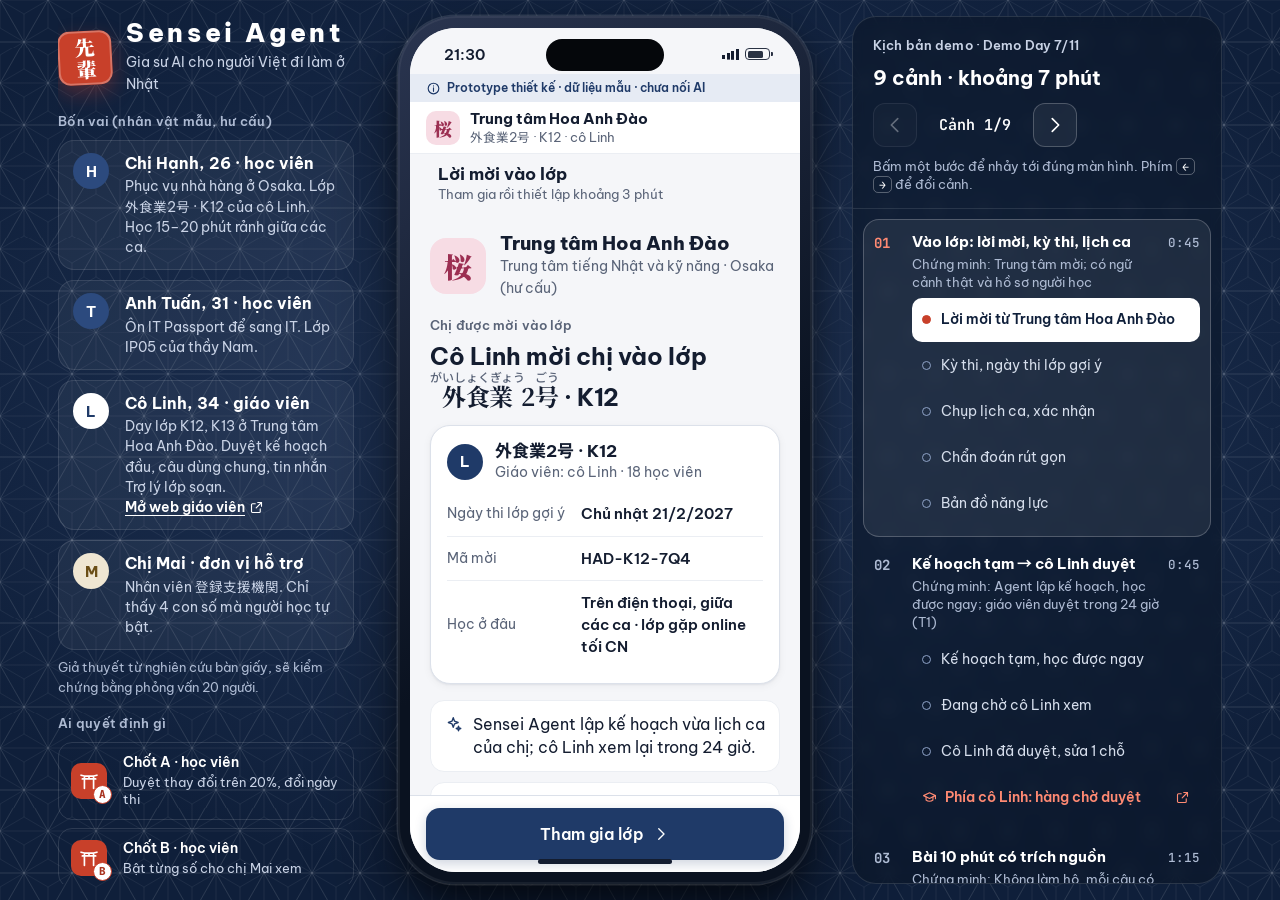
==== index.html @ a63b80f2 "Sensei Agent: clickable prototype for learners, teachers and tenant ops, with a 55-second intro vide" ====
<!doctype html><html lang="vi"><head><meta charset="utf-8"><title>Sensei Agent</title>
<meta http-equiv="refresh" content="0; url=demo/"><link rel="canonical" href="demo/"></head>
<body><p><a href="demo/">Mở demo Sensei Agent</a></p></body></html>
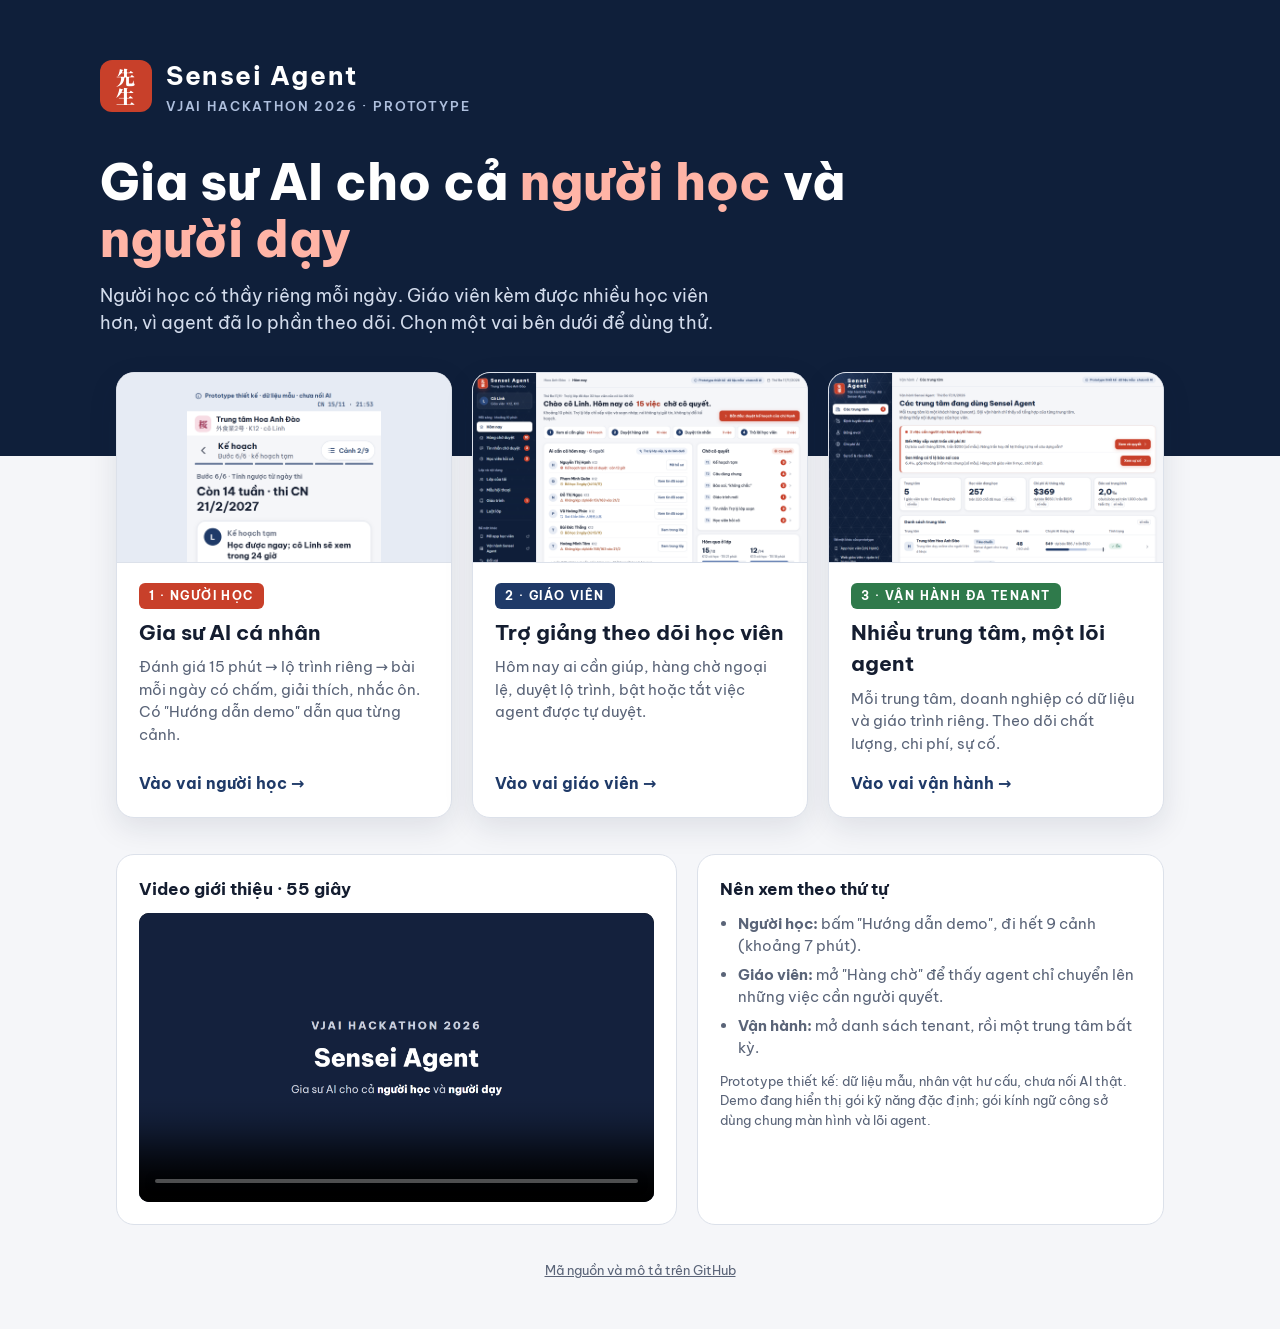
==== commit 1d0f248f: "Landing page lets visitors pick the learner, teacher or tenant-ops demo instead of jumping straight " ====
--- a/index.html
+++ b/index.html
@@ -1,3 +1,105 @@
-<!doctype html><html lang="vi"><head><meta charset="utf-8"><title>Sensei Agent</title>
-<meta http-equiv="refresh" content="0; url=demo/"><link rel="canonical" href="demo/"></head>
-<body><p><a href="demo/">Mở demo Sensei Agent</a></p></body></html>
+<!doctype html>
+<html lang="vi">
+<head>
+<meta charset="utf-8">
+<meta name="viewport" content="width=device-width, initial-scale=1">
+<title>Sensei Agent · Demo</title>
+<meta name="description" content="Gia sư AI cho cả người học và người dạy. Chọn một vai để dùng thử prototype.">
+<link rel="preconnect" href="https://fonts.googleapis.com">
+<link href="https://fonts.googleapis.com/css2?family=Be+Vietnam+Pro:wght@400;500;600;700;800&family=Noto+Serif+JP:wght@900&display=swap" rel="stylesheet">
+<style>
+  :root { --ai:#1F3A68; --ai-ink:#0F1F3A; --ai-soft:#E6EBF4; --paper:#F5F6F9; --card:#FFFFFF; --ink:#141D30; --muted:#5A6478; --line:#DCE1EA; --shu:#C8402A; --green:#2F7A4B; }
+  * { box-sizing:border-box; margin:0; }
+  body { font-family:'Be Vietnam Pro',system-ui,sans-serif; background:var(--paper); color:var(--ink); line-height:1.5; }
+  a { color:inherit; }
+  .hero { background:var(--ai-ink); color:#fff; padding:56px 16px 120px; }
+  .wrap { max-width:1080px; margin:0 auto; }
+  .brand { display:flex; align-items:center; gap:14px; }
+  .mark { width:52px; height:52px; border-radius:12px; background:var(--shu); display:grid; place-items:center; font-family:'Noto Serif JP',serif; font-weight:900; font-size:19px; line-height:1; writing-mode:vertical-rl; }
+  .brand b { font-size:26px; letter-spacing:.06em; }
+  .event { font-size:13px; letter-spacing:.14em; color:#AFC0DE; font-weight:600; margin-top:2px; }
+  h1 { font-size:clamp(30px,5vw,50px); line-height:1.15; font-weight:800; margin-top:36px; max-width:760px; }
+  h1 em { font-style:normal; color:#FFB4A6; }
+  .lead { margin-top:14px; font-size:18px; color:#D3DCEC; max-width:640px; }
+  .roles { display:grid; grid-template-columns:repeat(3,1fr); gap:20px; margin-top:-84px; padding:0 16px; }
+  .role { background:var(--card); border:1px solid var(--line); border-radius:18px; overflow:hidden; text-decoration:none; display:flex; flex-direction:column; box-shadow:0 10px 30px rgba(15,31,58,.10); transition:transform .18s, box-shadow .18s; }
+  .role:hover { transform:translateY(-4px); box-shadow:0 18px 40px rgba(15,31,58,.18); }
+  .role:focus-visible { outline:3px solid var(--shu); outline-offset:3px; }
+  .shot { height:190px; background:var(--ai-soft) center top / cover no-repeat; border-bottom:1px solid var(--line); }
+  .body { padding:20px 22px 22px; display:flex; flex-direction:column; gap:8px; flex:1; }
+  .tag { align-self:flex-start; font-size:12px; font-weight:700; letter-spacing:.12em; color:#fff; padding:4px 10px; border-radius:6px; }
+  .role h2 { font-size:21px; }
+  .role p { color:var(--muted); font-size:15px; flex:1; }
+  .go { margin-top:8px; font-weight:700; color:var(--ai); }
+  .go::after { content:" →"; }
+  .more { display:grid; grid-template-columns:1.2fr 1fr; gap:20px; margin:36px auto 0; padding:0 16px; }
+  .panel { background:var(--card); border:1px solid var(--line); border-radius:18px; padding:22px; }
+  .panel h3 { font-size:17px; margin-bottom:10px; }
+  video { width:100%; border-radius:10px; display:block; background:#000; }
+  ul { padding-left:18px; color:var(--muted); font-size:15px; }
+  li + li { margin-top:6px; }
+  .note { font-size:13px; color:var(--muted); margin-top:12px; }
+  footer { text-align:center; color:var(--muted); font-size:13px; padding:36px 16px 48px; }
+  @media (max-width:860px) { .roles, .more { grid-template-columns:1fr; } .shot { height:160px; } }
+</style>
+</head>
+<body>
+  <header class="hero">
+    <div class="wrap">
+      <div class="brand">
+        <div class="mark" aria-hidden="true">先生</div>
+        <div><b>Sensei Agent</b><div class="event">VJAI HACKATHON 2026 · PROTOTYPE</div></div>
+      </div>
+      <h1>Gia sư AI cho cả <em>người học</em> và <em>người dạy</em></h1>
+      <p class="lead">Người học có thầy riêng mỗi ngày. Giáo viên kèm được nhiều học viên hơn, vì agent đã lo phần theo dõi. Chọn một vai bên dưới để dùng thử.</p>
+    </div>
+  </header>
+  <main>
+    <div class="wrap roles">
+      <a class="role" href="demo/">
+        <div class="shot" style="background-image:url('media/learner-plan.png'); background-size:58%; background-position:center 16px;"></div>
+        <div class="body">
+          <span class="tag" style="background:var(--shu)">1 · NGƯỜI HỌC</span>
+          <h2>Gia sư AI cá nhân</h2>
+          <p>Đánh giá 15 phút → lộ trình riêng → bài mỗi ngày có chấm, giải thích, nhắc ôn. Có "Hướng dẫn demo" dẫn qua từng cảnh.</p>
+          <span class="go">Vào vai người học</span>
+        </div>
+      </a>
+      <a class="role" href="demo/teacher/#p=today">
+        <div class="shot" style="background-image:url('media/teacher-today.png')"></div>
+        <div class="body">
+          <span class="tag" style="background:var(--ai)">2 · GIÁO VIÊN</span>
+          <h2>Trợ giảng theo dõi học viên</h2>
+          <p>Hôm nay ai cần giúp, hàng chờ ngoại lệ, duyệt lộ trình, bật hoặc tắt việc agent được tự duyệt.</p>
+          <span class="go">Vào vai giáo viên</span>
+        </div>
+      </a>
+      <a class="role" href="demo/ops/">
+        <div class="shot" style="background-image:url('media/ops-tenants.png')"></div>
+        <div class="body">
+          <span class="tag" style="background:var(--green)">3 · VẬN HÀNH ĐA TENANT</span>
+          <h2>Nhiều trung tâm, một lõi agent</h2>
+          <p>Mỗi trung tâm, doanh nghiệp có dữ liệu và giáo trình riêng. Theo dõi chất lượng, chi phí, sự cố.</p>
+          <span class="go">Vào vai vận hành</span>
+        </div>
+      </a>
+    </div>
+    <div class="wrap more">
+      <section class="panel">
+        <h3>Video giới thiệu · 55 giây</h3>
+        <video src="media/sensei-agent-video.mp4" controls preload="metadata" poster="media/cover.png"></video>
+      </section>
+      <section class="panel">
+        <h3>Nên xem theo thứ tự</h3>
+        <ul>
+          <li><b>Người học:</b> bấm "Hướng dẫn demo", đi hết 9 cảnh (khoảng 7 phút).</li>
+          <li><b>Giáo viên:</b> mở "Hàng chờ" để thấy agent chỉ chuyển lên những việc cần người quyết.</li>
+          <li><b>Vận hành:</b> mở danh sách tenant, rồi một trung tâm bất kỳ.</li>
+        </ul>
+        <p class="note">Prototype thiết kế: dữ liệu mẫu, nhân vật hư cấu, chưa nối AI thật. Demo đang hiển thị gói kỹ năng đặc định; gói kính ngữ công sở dùng chung màn hình và lõi agent.</p>
+      </section>
+    </div>
+  </main>
+  <footer><a href="https://github.com/hoangduong92/sensei-agent">Mã nguồn và mô tả trên GitHub</a></footer>
+</body>
+</html>
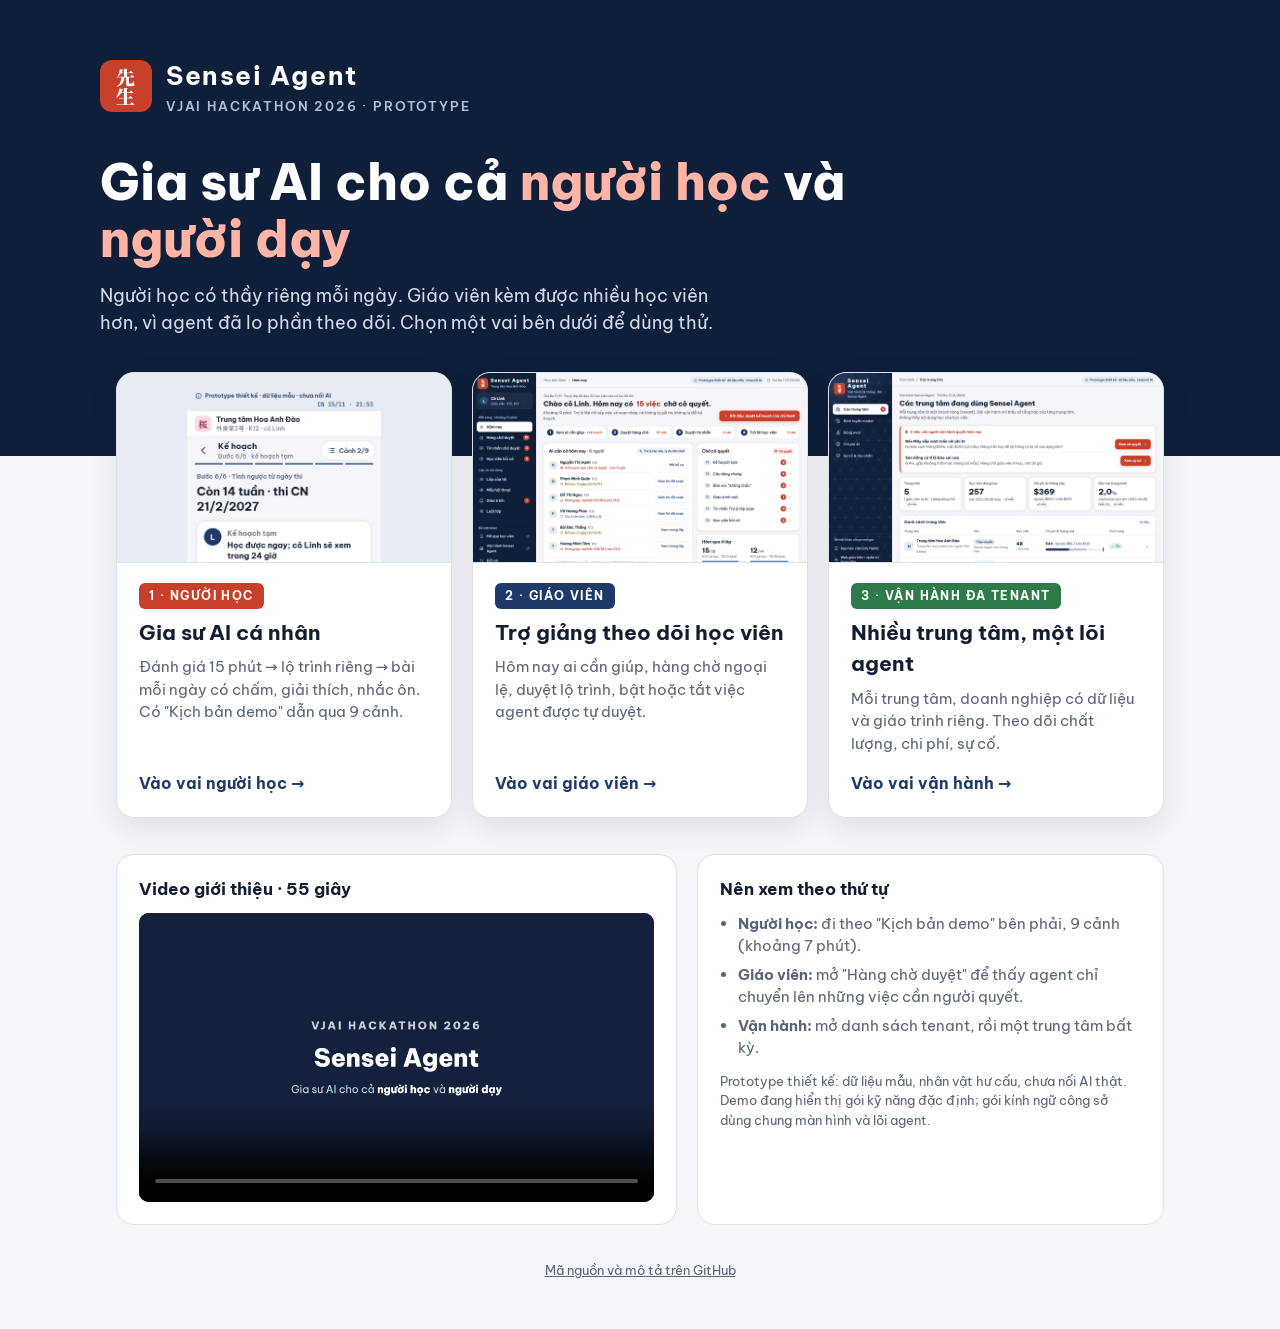
==== commit e5d8dc63: "Use the demo's real panel names on the landing page and README" ====
--- a/index.html
+++ b/index.html
@@ -61,7 +61,7 @@
         <div class="body">
           <span class="tag" style="background:var(--shu)">1 · NGƯỜI HỌC</span>
           <h2>Gia sư AI cá nhân</h2>
-          <p>Đánh giá 15 phút → lộ trình riêng → bài mỗi ngày có chấm, giải thích, nhắc ôn. Có "Hướng dẫn demo" dẫn qua từng cảnh.</p>
+          <p>Đánh giá 15 phút → lộ trình riêng → bài mỗi ngày có chấm, giải thích, nhắc ôn. Có "Kịch bản demo" dẫn qua 9 cảnh.</p>
           <span class="go">Vào vai người học</span>
         </div>
       </a>
@@ -92,8 +92,8 @@
       <section class="panel">
         <h3>Nên xem theo thứ tự</h3>
         <ul>
-          <li><b>Người học:</b> bấm "Hướng dẫn demo", đi hết 9 cảnh (khoảng 7 phút).</li>
-          <li><b>Giáo viên:</b> mở "Hàng chờ" để thấy agent chỉ chuyển lên những việc cần người quyết.</li>
+          <li><b>Người học:</b> đi theo "Kịch bản demo" bên phải, 9 cảnh (khoảng 7 phút).</li>
+          <li><b>Giáo viên:</b> mở "Hàng chờ duyệt" để thấy agent chỉ chuyển lên những việc cần người quyết.</li>
           <li><b>Vận hành:</b> mở danh sách tenant, rồi một trung tâm bất kỳ.</li>
         </ul>
         <p class="note">Prototype thiết kế: dữ liệu mẫu, nhân vật hư cấu, chưa nối AI thật. Demo đang hiển thị gói kỹ năng đặc định; gói kính ngữ công sở dùng chung màn hình và lõi agent.</p>
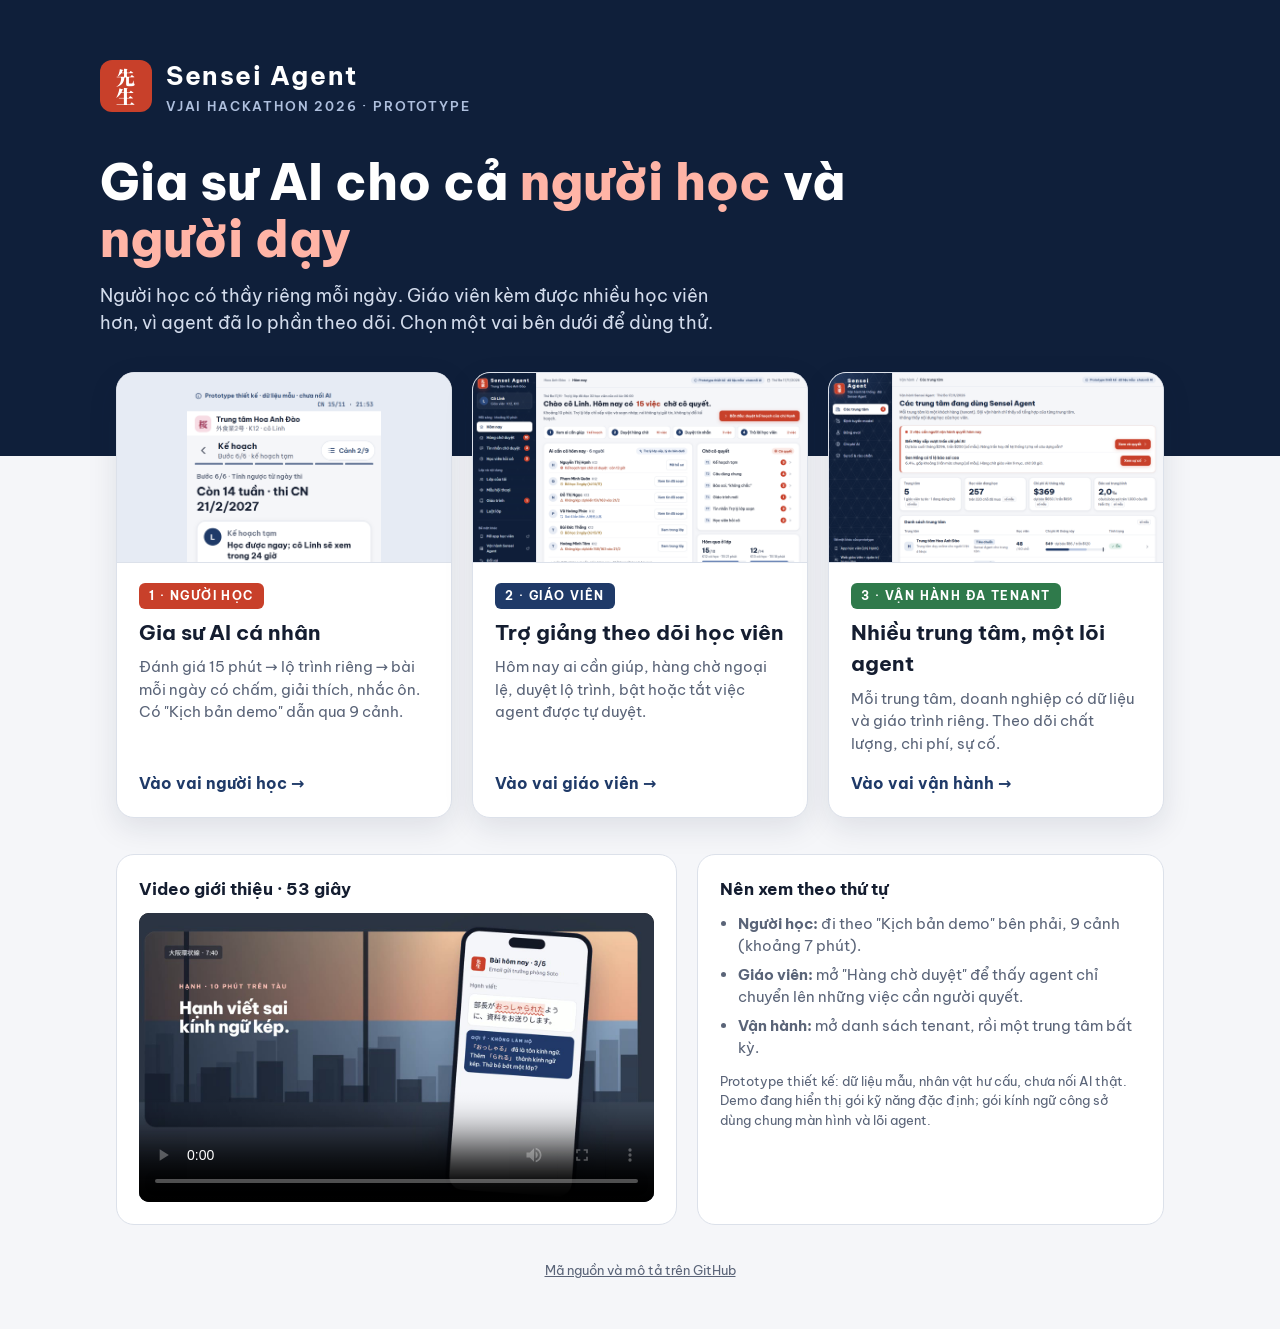
==== commit 8398bcf0: "Replace the intro video with the new 53-second cut that follows a learner and a teacher through the " ====
--- a/index.html
+++ b/index.html
@@ -86,8 +86,8 @@
     </div>
     <div class="wrap more">
       <section class="panel">
-        <h3>Video giới thiệu · 55 giây</h3>
-        <video src="media/sensei-agent-video.mp4" controls preload="metadata" poster="media/cover.png"></video>
+        <h3>Video giới thiệu · 53 giây</h3>
+        <video src="media/sensei-agent-video.mp4" controls preload="metadata" poster="media/video-poster.jpg"></video>
       </section>
       <section class="panel">
         <h3>Nên xem theo thứ tự</h3>
